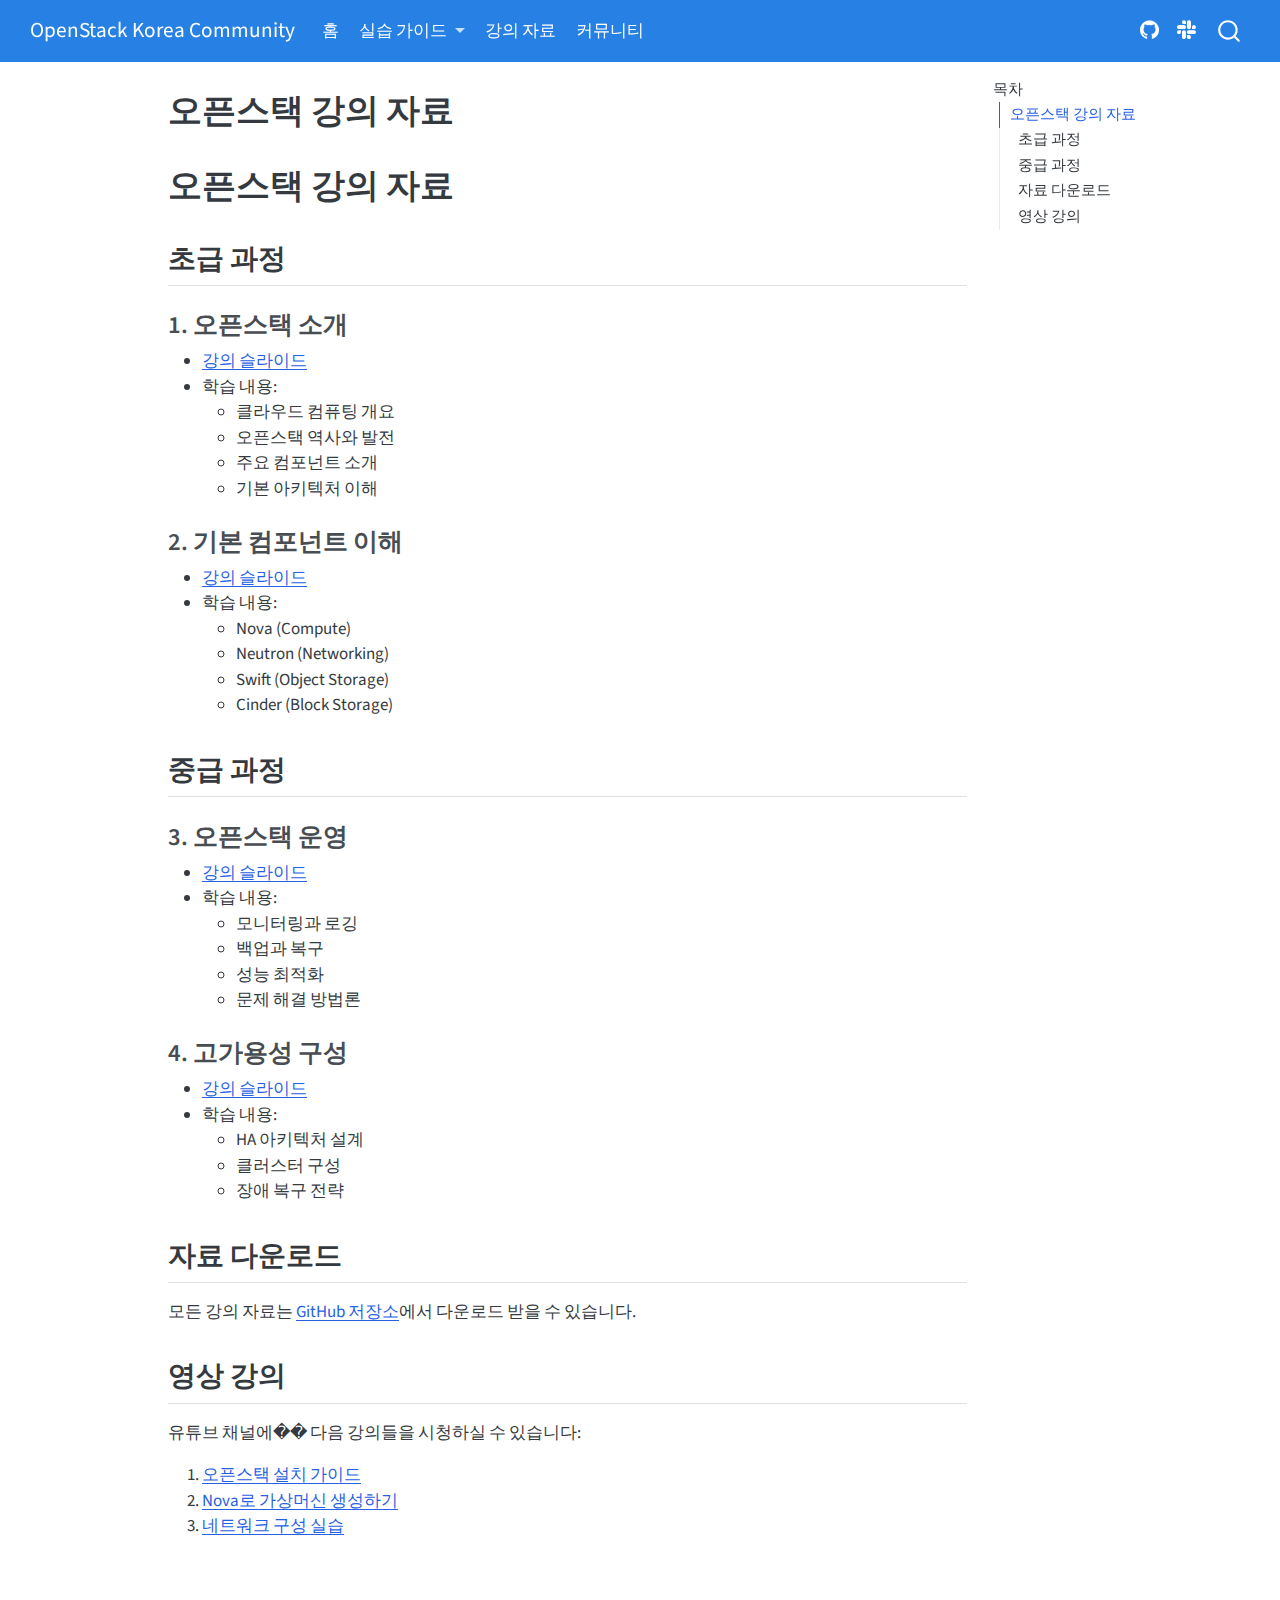
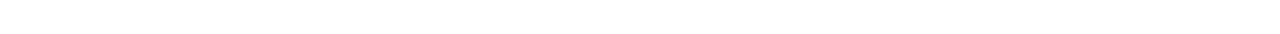
==== docs/lectures/index.html @ 314e1c4c "INIT: Sample Quarto Pages" ====
<!DOCTYPE html>
<html xmlns="http://www.w3.org/1999/xhtml" lang="ko" xml:lang="ko"><head>

<meta charset="utf-8">
<meta name="generator" content="quarto-1.6.39">

<meta name="viewport" content="width=device-width, initial-scale=1.0, user-scalable=yes">


<title>오픈스택 강의 자료 – OpenStack Korea Community</title>
<style>
code{white-space: pre-wrap;}
span.smallcaps{font-variant: small-caps;}
div.columns{display: flex; gap: min(4vw, 1.5em);}
div.column{flex: auto; overflow-x: auto;}
div.hanging-indent{margin-left: 1.5em; text-indent: -1.5em;}
ul.task-list{list-style: none;}
ul.task-list li input[type="checkbox"] {
  width: 0.8em;
  margin: 0 0.8em 0.2em -1em; /* quarto-specific, see https://github.com/quarto-dev/quarto-cli/issues/4556 */ 
  vertical-align: middle;
}
</style>


<script src="../site_libs/quarto-nav/quarto-nav.js"></script>
<script src="../site_libs/quarto-nav/headroom.min.js"></script>
<script src="../site_libs/clipboard/clipboard.min.js"></script>
<script src="../site_libs/quarto-search/autocomplete.umd.js"></script>
<script src="../site_libs/quarto-search/fuse.min.js"></script>
<script src="../site_libs/quarto-search/quarto-search.js"></script>
<meta name="quarto:offset" content="../">
<script src="../site_libs/quarto-html/quarto.js"></script>
<script src="../site_libs/quarto-html/popper.min.js"></script>
<script src="../site_libs/quarto-html/tippy.umd.min.js"></script>
<script src="../site_libs/quarto-html/anchor.min.js"></script>
<link href="../site_libs/quarto-html/tippy.css" rel="stylesheet">
<link href="../site_libs/quarto-html/quarto-syntax-highlighting-e26003cea8cd680ca0c55a263523d882.css" rel="stylesheet" id="quarto-text-highlighting-styles">
<script src="../site_libs/bootstrap/bootstrap.min.js"></script>
<link href="../site_libs/bootstrap/bootstrap-icons.css" rel="stylesheet">
<link href="../site_libs/bootstrap/bootstrap-6685f57f7611d95a701d58b4cc6878c0.min.css" rel="stylesheet" append-hash="true" id="quarto-bootstrap" data-mode="light">
<script id="quarto-search-options" type="application/json">{
  "location": "navbar",
  "copy-button": false,
  "collapse-after": 3,
  "panel-placement": "end",
  "type": "overlay",
  "limit": 50,
  "keyboard-shortcut": [
    "f",
    "/",
    "s"
  ],
  "show-item-context": false,
  "language": {
    "search-no-results-text": "일치 없음",
    "search-matching-documents-text": "일치된 문서",
    "search-copy-link-title": "검색 링크 복사",
    "search-hide-matches-text": "추가 검색 결과 숨기기",
    "search-more-match-text": "추가 검색결과",
    "search-more-matches-text": "추가 검색결과",
    "search-clear-button-title": "제거",
    "search-text-placeholder": "",
    "search-detached-cancel-button-title": "취소",
    "search-submit-button-title": "검색",
    "search-label": "검색"
  }
}</script>


<link rel="stylesheet" href="styles.css">
</head>

<body class="nav-fixed">

<div id="quarto-search-results"></div>
  <header id="quarto-header" class="headroom fixed-top">
    <nav class="navbar navbar-expand-lg " data-bs-theme="dark">
      <div class="navbar-container container-fluid">
      <div class="navbar-brand-container mx-auto">
    <a class="navbar-brand" href="../index.html">
    <span class="navbar-title">OpenStack Korea Community</span>
    </a>
  </div>
            <div id="quarto-search" class="" title="검색"></div>
          <button class="navbar-toggler" type="button" data-bs-toggle="collapse" data-bs-target="#navbarCollapse" aria-controls="navbarCollapse" role="menu" aria-expanded="false" aria-label="탐색 전환" onclick="if (window.quartoToggleHeadroom) { window.quartoToggleHeadroom(); }">
  <span class="navbar-toggler-icon"></span>
</button>
          <div class="collapse navbar-collapse" id="navbarCollapse">
            <ul class="navbar-nav navbar-nav-scroll me-auto">
  <li class="nav-item">
    <a class="nav-link" href="../index.html"> 
<span class="menu-text">홈</span></a>
  </li>  
  <li class="nav-item dropdown ">
    <a class="nav-link dropdown-toggle" href="#" id="nav-menu-" role="link" data-bs-toggle="dropdown" aria-expanded="false">
 <span class="menu-text">실습 가이드</span>
    </a>
    <ul class="dropdown-menu" aria-labelledby="nav-menu-">    
        <li>
    <a class="dropdown-item" href="../guides/basic.html">
 <span class="dropdown-text">기본 실습</span></a>
  </li>  
        <li>
    <a class="dropdown-item" href="../guides/advanced.html">
 <span class="dropdown-text">고급 실습</span></a>
  </li>  
    </ul>
  </li>
  <li class="nav-item">
    <a class="nav-link active" href="../lectures/index.html" aria-current="page"> 
<span class="menu-text">강의 자료</span></a>
  </li>  
  <li class="nav-item">
    <a class="nav-link" href="../community.qmd"> 
<span class="menu-text">커뮤니티</span></a>
  </li>  
</ul>
            <ul class="navbar-nav navbar-nav-scroll ms-auto">
  <li class="nav-item compact">
    <a class="nav-link" href="https://github.com/openstack-kr"> <i class="bi bi-github" role="img">
</i> 
<span class="menu-text"></span></a>
  </li>  
  <li class="nav-item compact">
    <a class="nav-link" href="https://openstack-kr.slack.com"> <i class="bi bi-slack" role="img">
</i> 
<span class="menu-text"></span></a>
  </li>  
</ul>
          </div> <!-- /navcollapse -->
            <div class="quarto-navbar-tools">
</div>
      </div> <!-- /container-fluid -->
    </nav>
</header>
<!-- content -->
<div id="quarto-content" class="quarto-container page-columns page-rows-contents page-layout-article page-navbar">
<!-- sidebar -->
<!-- margin-sidebar -->
    <div id="quarto-margin-sidebar" class="sidebar margin-sidebar">
        <nav id="TOC" role="doc-toc" class="toc-active">
    <h2 id="toc-title">목차</h2>
   
  <ul>
  <li><a href="#오픈스택-강의-자료" id="toc-오픈스택-강의-자료" class="nav-link active" data-scroll-target="#오픈스택-강의-자료">오픈스택 강의 자료</a>
  <ul class="collapse">
  <li><a href="#초급-과정" id="toc-초급-과정" class="nav-link" data-scroll-target="#초급-과정">초급 과정</a>
  <ul class="collapse">
  <li><a href="#오픈스택-소개" id="toc-오픈스택-소개" class="nav-link" data-scroll-target="#오픈스택-소개">1. 오픈스택 소개</a></li>
  <li><a href="#기본-컴포넌트-이해" id="toc-기본-컴포넌트-이해" class="nav-link" data-scroll-target="#기본-컴포넌트-이해">2. 기본 컴포넌트 이해</a></li>
  </ul></li>
  <li><a href="#중급-과정" id="toc-중급-과정" class="nav-link" data-scroll-target="#중급-과정">중급 과정</a>
  <ul class="collapse">
  <li><a href="#오픈스택-운영" id="toc-오픈스택-운영" class="nav-link" data-scroll-target="#오픈스택-운영">3. 오픈스택 운영</a></li>
  <li><a href="#고가용성-구성" id="toc-고가용성-구성" class="nav-link" data-scroll-target="#고가용성-구성">4. 고가용성 구성</a></li>
  </ul></li>
  <li><a href="#자료-다운로드" id="toc-자료-다운로드" class="nav-link" data-scroll-target="#자료-다운로드">자료 다운로드</a></li>
  <li><a href="#영상-강의" id="toc-영상-강의" class="nav-link" data-scroll-target="#영상-강의">영상 강의</a></li>
  </ul></li>
  </ul>
</nav>
    </div>
<!-- main -->
<main class="content" id="quarto-document-content">

<header id="title-block-header" class="quarto-title-block default">
<div class="quarto-title">
<h1 class="title">오픈스택 강의 자료</h1>
</div>



<div class="quarto-title-meta">

    
  
    
  </div>
  


</header>


<section id="오픈스택-강의-자료" class="level1">
<h1>오픈스택 강의 자료</h1>
<section id="초급-과정" class="level2">
<h2 class="anchored" data-anchor-id="초급-과정">초급 과정</h2>
<section id="오픈스택-소개" class="level3">
<h3 class="anchored" data-anchor-id="오픈스택-소개">1. 오픈스택 소개</h3>
<ul>
<li><a href="../materials/intro-to-openstack.pdf">강의 슬라이드</a></li>
<li>학습 내용:
<ul>
<li>클라우드 컴퓨팅 개요</li>
<li>오픈스택 역사와 발전</li>
<li>주요 컴포넌트 소개</li>
<li>기본 아키텍처 이해</li>
</ul></li>
</ul>
</section>
<section id="기본-컴포넌트-이해" class="level3">
<h3 class="anchored" data-anchor-id="기본-컴포넌트-이해">2. 기본 컴포넌트 이해</h3>
<ul>
<li><a href="../materials/openstack-components.pdf">강의 슬라이드</a></li>
<li>학습 내용:
<ul>
<li>Nova (Compute)</li>
<li>Neutron (Networking)</li>
<li>Swift (Object Storage)</li>
<li>Cinder (Block Storage)</li>
</ul></li>
</ul>
</section>
</section>
<section id="중급-과정" class="level2">
<h2 class="anchored" data-anchor-id="중급-과정">중급 과정</h2>
<section id="오픈스택-운영" class="level3">
<h3 class="anchored" data-anchor-id="오픈스택-운영">3. 오픈스택 운영</h3>
<ul>
<li><a href="../materials/openstack-operations.pdf">강의 슬라이드</a></li>
<li>학습 내용:
<ul>
<li>모니터링과 로깅</li>
<li>백업과 복구</li>
<li>성능 최적화</li>
<li>문제 해결 방법론</li>
</ul></li>
</ul>
</section>
<section id="고가용성-구성" class="level3">
<h3 class="anchored" data-anchor-id="고가용성-구성">4. 고가용성 구성</h3>
<ul>
<li><a href="../materials/openstack-ha.pdf">강의 슬라이드</a></li>
<li>학습 내용:
<ul>
<li>HA 아키텍처 설계</li>
<li>클러스터 구성</li>
<li>장애 복구 전략</li>
</ul></li>
</ul>
</section>
</section>
<section id="자료-다운로드" class="level2">
<h2 class="anchored" data-anchor-id="자료-다운로드">자료 다운로드</h2>
<p>모든 강의 자료는 <a href="https://github.com/openstack-kr/materials">GitHub 저장소</a>에서 다운로드 받을 수 있습니다.</p>
</section>
<section id="영상-강의" class="level2">
<h2 class="anchored" data-anchor-id="영상-강의">영상 강의</h2>
<p>유튜브 채널에�� 다음 강의들을 시청하실 수 있습니다:</p>
<ol type="1">
<li><a href="https://youtube.com/...">오픈스택 설치 가이드</a></li>
<li><a href="https://youtube.com/...">Nova로 가상머신 생성하기</a></li>
<li><a href="https://youtube.com/...">네트워크 구성 실습</a></li>
</ol>


</section>
</section>

</main> <!-- /main -->
<script id="quarto-html-after-body" type="application/javascript">
window.document.addEventListener("DOMContentLoaded", function (event) {
  const toggleBodyColorMode = (bsSheetEl) => {
    const mode = bsSheetEl.getAttribute("data-mode");
    const bodyEl = window.document.querySelector("body");
    if (mode === "dark") {
      bodyEl.classList.add("quarto-dark");
      bodyEl.classList.remove("quarto-light");
    } else {
      bodyEl.classList.add("quarto-light");
      bodyEl.classList.remove("quarto-dark");
    }
  }
  const toggleBodyColorPrimary = () => {
    const bsSheetEl = window.document.querySelector("link#quarto-bootstrap");
    if (bsSheetEl) {
      toggleBodyColorMode(bsSheetEl);
    }
  }
  toggleBodyColorPrimary();  
  const icon = "";
  const anchorJS = new window.AnchorJS();
  anchorJS.options = {
    placement: 'right',
    icon: icon
  };
  anchorJS.add('.anchored');
  const isCodeAnnotation = (el) => {
    for (const clz of el.classList) {
      if (clz.startsWith('code-annotation-')) {                     
        return true;
      }
    }
    return false;
  }
  const onCopySuccess = function(e) {
    // button target
    const button = e.trigger;
    // don't keep focus
    button.blur();
    // flash "checked"
    button.classList.add('code-copy-button-checked');
    var currentTitle = button.getAttribute("title");
    button.setAttribute("title", "복사완료!");
    let tooltip;
    if (window.bootstrap) {
      button.setAttribute("data-bs-toggle", "tooltip");
      button.setAttribute("data-bs-placement", "left");
      button.setAttribute("data-bs-title", "복사완료!");
      tooltip = new bootstrap.Tooltip(button, 
        { trigger: "manual", 
          customClass: "code-copy-button-tooltip",
          offset: [0, -8]});
      tooltip.show();    
    }
    setTimeout(function() {
      if (tooltip) {
        tooltip.hide();
        button.removeAttribute("data-bs-title");
        button.removeAttribute("data-bs-toggle");
        button.removeAttribute("data-bs-placement");
      }
      button.setAttribute("title", currentTitle);
      button.classList.remove('code-copy-button-checked');
    }, 1000);
    // clear code selection
    e.clearSelection();
  }
  const getTextToCopy = function(trigger) {
      const codeEl = trigger.previousElementSibling.cloneNode(true);
      for (const childEl of codeEl.children) {
        if (isCodeAnnotation(childEl)) {
          childEl.remove();
        }
      }
      return codeEl.innerText;
  }
  const clipboard = new window.ClipboardJS('.code-copy-button:not([data-in-quarto-modal])', {
    text: getTextToCopy
  });
  clipboard.on('success', onCopySuccess);
  if (window.document.getElementById('quarto-embedded-source-code-modal')) {
    const clipboardModal = new window.ClipboardJS('.code-copy-button[data-in-quarto-modal]', {
      text: getTextToCopy,
      container: window.document.getElementById('quarto-embedded-source-code-modal')
    });
    clipboardModal.on('success', onCopySuccess);
  }
    var localhostRegex = new RegExp(/^(?:http|https):\/\/localhost\:?[0-9]*\//);
    var mailtoRegex = new RegExp(/^mailto:/);
      var filterRegex = new RegExp('/' + window.location.host + '/');
    var isInternal = (href) => {
        return filterRegex.test(href) || localhostRegex.test(href) || mailtoRegex.test(href);
    }
    // Inspect non-navigation links and adorn them if external
 	var links = window.document.querySelectorAll('a[href]:not(.nav-link):not(.navbar-brand):not(.toc-action):not(.sidebar-link):not(.sidebar-item-toggle):not(.pagination-link):not(.no-external):not([aria-hidden]):not(.dropdown-item):not(.quarto-navigation-tool):not(.about-link)');
    for (var i=0; i<links.length; i++) {
      const link = links[i];
      if (!isInternal(link.href)) {
        // undo the damage that might have been done by quarto-nav.js in the case of
        // links that we want to consider external
        if (link.dataset.originalHref !== undefined) {
          link.href = link.dataset.originalHref;
        }
      }
    }
  function tippyHover(el, contentFn, onTriggerFn, onUntriggerFn) {
    const config = {
      allowHTML: true,
      maxWidth: 500,
      delay: 100,
      arrow: false,
      appendTo: function(el) {
          return el.parentElement;
      },
      interactive: true,
      interactiveBorder: 10,
      theme: 'quarto',
      placement: 'bottom-start',
    };
    if (contentFn) {
      config.content = contentFn;
    }
    if (onTriggerFn) {
      config.onTrigger = onTriggerFn;
    }
    if (onUntriggerFn) {
      config.onUntrigger = onUntriggerFn;
    }
    window.tippy(el, config); 
  }
  const noterefs = window.document.querySelectorAll('a[role="doc-noteref"]');
  for (var i=0; i<noterefs.length; i++) {
    const ref = noterefs[i];
    tippyHover(ref, function() {
      // use id or data attribute instead here
      let href = ref.getAttribute('data-footnote-href') || ref.getAttribute('href');
      try { href = new URL(href).hash; } catch {}
      const id = href.replace(/^#\/?/, "");
      const note = window.document.getElementById(id);
      if (note) {
        return note.innerHTML;
      } else {
        return "";
      }
    });
  }
  const xrefs = window.document.querySelectorAll('a.quarto-xref');
  const processXRef = (id, note) => {
    // Strip column container classes
    const stripColumnClz = (el) => {
      el.classList.remove("page-full", "page-columns");
      if (el.children) {
        for (const child of el.children) {
          stripColumnClz(child);
        }
      }
    }
    stripColumnClz(note)
    if (id === null || id.startsWith('sec-')) {
      // Special case sections, only their first couple elements
      const container = document.createElement("div");
      if (note.children && note.children.length > 2) {
        container.appendChild(note.children[0].cloneNode(true));
        for (let i = 1; i < note.children.length; i++) {
          const child = note.children[i];
          if (child.tagName === "P" && child.innerText === "") {
            continue;
          } else {
            container.appendChild(child.cloneNode(true));
            break;
          }
        }
        if (window.Quarto?.typesetMath) {
          window.Quarto.typesetMath(container);
        }
        return container.innerHTML
      } else {
        if (window.Quarto?.typesetMath) {
          window.Quarto.typesetMath(note);
        }
        return note.innerHTML;
      }
    } else {
      // Remove any anchor links if they are present
      const anchorLink = note.querySelector('a.anchorjs-link');
      if (anchorLink) {
        anchorLink.remove();
      }
      if (window.Quarto?.typesetMath) {
        window.Quarto.typesetMath(note);
      }
      if (note.classList.contains("callout")) {
        return note.outerHTML;
      } else {
        return note.innerHTML;
      }
    }
  }
  for (var i=0; i<xrefs.length; i++) {
    const xref = xrefs[i];
    tippyHover(xref, undefined, function(instance) {
      instance.disable();
      let url = xref.getAttribute('href');
      let hash = undefined; 
      if (url.startsWith('#')) {
        hash = url;
      } else {
        try { hash = new URL(url).hash; } catch {}
      }
      if (hash) {
        const id = hash.replace(/^#\/?/, "");
        const note = window.document.getElementById(id);
        if (note !== null) {
          try {
            const html = processXRef(id, note.cloneNode(true));
            instance.setContent(html);
          } finally {
            instance.enable();
            instance.show();
          }
        } else {
          // See if we can fetch this
          fetch(url.split('#')[0])
          .then(res => res.text())
          .then(html => {
            const parser = new DOMParser();
            const htmlDoc = parser.parseFromString(html, "text/html");
            const note = htmlDoc.getElementById(id);
            if (note !== null) {
              const html = processXRef(id, note);
              instance.setContent(html);
            } 
          }).finally(() => {
            instance.enable();
            instance.show();
          });
        }
      } else {
        // See if we can fetch a full url (with no hash to target)
        // This is a special case and we should probably do some content thinning / targeting
        fetch(url)
        .then(res => res.text())
        .then(html => {
          const parser = new DOMParser();
          const htmlDoc = parser.parseFromString(html, "text/html");
          const note = htmlDoc.querySelector('main.content');
          if (note !== null) {
            // This should only happen for chapter cross references
            // (since there is no id in the URL)
            // remove the first header
            if (note.children.length > 0 && note.children[0].tagName === "HEADER") {
              note.children[0].remove();
            }
            const html = processXRef(null, note);
            instance.setContent(html);
          } 
        }).finally(() => {
          instance.enable();
          instance.show();
        });
      }
    }, function(instance) {
    });
  }
      let selectedAnnoteEl;
      const selectorForAnnotation = ( cell, annotation) => {
        let cellAttr = 'data-code-cell="' + cell + '"';
        let lineAttr = 'data-code-annotation="' +  annotation + '"';
        const selector = 'span[' + cellAttr + '][' + lineAttr + ']';
        return selector;
      }
      const selectCodeLines = (annoteEl) => {
        const doc = window.document;
        const targetCell = annoteEl.getAttribute("data-target-cell");
        const targetAnnotation = annoteEl.getAttribute("data-target-annotation");
        const annoteSpan = window.document.querySelector(selectorForAnnotation(targetCell, targetAnnotation));
        const lines = annoteSpan.getAttribute("data-code-lines").split(",");
        const lineIds = lines.map((line) => {
          return targetCell + "-" + line;
        })
        let top = null;
        let height = null;
        let parent = null;
        if (lineIds.length > 0) {
            //compute the position of the single el (top and bottom and make a div)
            const el = window.document.getElementById(lineIds[0]);
            top = el.offsetTop;
            height = el.offsetHeight;
            parent = el.parentElement.parentElement;
          if (lineIds.length > 1) {
            const lastEl = window.document.getElementById(lineIds[lineIds.length - 1]);
            const bottom = lastEl.offsetTop + lastEl.offsetHeight;
            height = bottom - top;
          }
          if (top !== null && height !== null && parent !== null) {
            // cook up a div (if necessary) and position it 
            let div = window.document.getElementById("code-annotation-line-highlight");
            if (div === null) {
              div = window.document.createElement("div");
              div.setAttribute("id", "code-annotation-line-highlight");
              div.style.position = 'absolute';
              parent.appendChild(div);
            }
            div.style.top = top - 2 + "px";
            div.style.height = height + 4 + "px";
            div.style.left = 0;
            let gutterDiv = window.document.getElementById("code-annotation-line-highlight-gutter");
            if (gutterDiv === null) {
              gutterDiv = window.document.createElement("div");
              gutterDiv.setAttribute("id", "code-annotation-line-highlight-gutter");
              gutterDiv.style.position = 'absolute';
              const codeCell = window.document.getElementById(targetCell);
              const gutter = codeCell.querySelector('.code-annotation-gutter');
              gutter.appendChild(gutterDiv);
            }
            gutterDiv.style.top = top - 2 + "px";
            gutterDiv.style.height = height + 4 + "px";
          }
          selectedAnnoteEl = annoteEl;
        }
      };
      const unselectCodeLines = () => {
        const elementsIds = ["code-annotation-line-highlight", "code-annotation-line-highlight-gutter"];
        elementsIds.forEach((elId) => {
          const div = window.document.getElementById(elId);
          if (div) {
            div.remove();
          }
        });
        selectedAnnoteEl = undefined;
      };
        // Handle positioning of the toggle
    window.addEventListener(
      "resize",
      throttle(() => {
        elRect = undefined;
        if (selectedAnnoteEl) {
          selectCodeLines(selectedAnnoteEl);
        }
      }, 10)
    );
    function throttle(fn, ms) {
    let throttle = false;
    let timer;
      return (...args) => {
        if(!throttle) { // first call gets through
            fn.apply(this, args);
            throttle = true;
        } else { // all the others get throttled
            if(timer) clearTimeout(timer); // cancel #2
            timer = setTimeout(() => {
              fn.apply(this, args);
              timer = throttle = false;
            }, ms);
        }
      };
    }
      // Attach click handler to the DT
      const annoteDls = window.document.querySelectorAll('dt[data-target-cell]');
      for (const annoteDlNode of annoteDls) {
        annoteDlNode.addEventListener('click', (event) => {
          const clickedEl = event.target;
          if (clickedEl !== selectedAnnoteEl) {
            unselectCodeLines();
            const activeEl = window.document.querySelector('dt[data-target-cell].code-annotation-active');
            if (activeEl) {
              activeEl.classList.remove('code-annotation-active');
            }
            selectCodeLines(clickedEl);
            clickedEl.classList.add('code-annotation-active');
          } else {
            // Unselect the line
            unselectCodeLines();
            clickedEl.classList.remove('code-annotation-active');
          }
        });
      }
  const findCites = (el) => {
    const parentEl = el.parentElement;
    if (parentEl) {
      const cites = parentEl.dataset.cites;
      if (cites) {
        return {
          el,
          cites: cites.split(' ')
        };
      } else {
        return findCites(el.parentElement)
      }
    } else {
      return undefined;
    }
  };
  var bibliorefs = window.document.querySelectorAll('a[role="doc-biblioref"]');
  for (var i=0; i<bibliorefs.length; i++) {
    const ref = bibliorefs[i];
    const citeInfo = findCites(ref);
    if (citeInfo) {
      tippyHover(citeInfo.el, function() {
        var popup = window.document.createElement('div');
        citeInfo.cites.forEach(function(cite) {
          var citeDiv = window.document.createElement('div');
          citeDiv.classList.add('hanging-indent');
          citeDiv.classList.add('csl-entry');
          var biblioDiv = window.document.getElementById('ref-' + cite);
          if (biblioDiv) {
            citeDiv.innerHTML = biblioDiv.innerHTML;
          }
          popup.appendChild(citeDiv);
        });
        return popup.innerHTML;
      });
    }
  }
});
</script>
</div> <!-- /content -->




</body></html>
---- docs/site_libs/quarto-html/tippy.css ----
.tippy-box[data-animation=fade][data-state=hidden]{opacity:0}[data-tippy-root]{max-width:calc(100vw - 10px)}.tippy-box{position:relative;background-color:#333;color:#fff;border-radius:4px;font-size:14px;line-height:1.4;white-space:normal;outline:0;transition-property:transform,visibility,opacity}.tippy-box[data-placement^=top]>.tippy-arrow{bottom:0}.tippy-box[data-placement^=top]>.tippy-arrow:before{bottom:-7px;left:0;border-width:8px 8px 0;border-top-color:initial;transform-origin:center top}.tippy-box[data-placement^=bottom]>.tippy-arrow{top:0}.tippy-box[data-placement^=bottom]>.tippy-arrow:before{top:-7px;left:0;border-width:0 8px 8px;border-bottom-color:initial;transform-origin:center bottom}.tippy-box[data-placement^=left]>.tippy-arrow{right:0}.tippy-box[data-placement^=left]>.tippy-arrow:before{border-width:8px 0 8px 8px;border-left-color:initial;right:-7px;transform-origin:center left}.tippy-box[data-placement^=right]>.tippy-arrow{left:0}.tippy-box[data-placement^=right]>.tippy-arrow:before{left:-7px;border-width:8px 8px 8px 0;border-right-color:initial;transform-origin:center right}.tippy-box[data-inertia][data-state=visible]{transition-timing-function:cubic-bezier(.54,1.5,.38,1.11)}.tippy-arrow{width:16px;height:16px;color:#333}.tippy-arrow:before{content:"";position:absolute;border-color:transparent;border-style:solid}.tippy-content{position:relative;padding:5px 9px;z-index:1}
---- docs/site_libs/quarto-html/quarto-syntax-highlighting-e26003cea8cd680ca0c55a263523d882.css ----
/* quarto syntax highlight colors */
:root {
  --quarto-hl-ot-color: #003B4F;
  --quarto-hl-at-color: #657422;
  --quarto-hl-ss-color: #20794D;
  --quarto-hl-an-color: #5E5E5E;
  --quarto-hl-fu-color: #4758AB;
  --quarto-hl-st-color: #20794D;
  --quarto-hl-cf-color: #003B4F;
  --quarto-hl-op-color: #5E5E5E;
  --quarto-hl-er-color: #AD0000;
  --quarto-hl-bn-color: #AD0000;
  --quarto-hl-al-color: #AD0000;
  --quarto-hl-va-color: #111111;
  --quarto-hl-bu-color: inherit;
  --quarto-hl-ex-color: inherit;
  --quarto-hl-pp-color: #AD0000;
  --quarto-hl-in-color: #5E5E5E;
  --quarto-hl-vs-color: #20794D;
  --quarto-hl-wa-color: #5E5E5E;
  --quarto-hl-do-color: #5E5E5E;
  --quarto-hl-im-color: #00769E;
  --quarto-hl-ch-color: #20794D;
  --quarto-hl-dt-color: #AD0000;
  --quarto-hl-fl-color: #AD0000;
  --quarto-hl-co-color: #5E5E5E;
  --quarto-hl-cv-color: #5E5E5E;
  --quarto-hl-cn-color: #8f5902;
  --quarto-hl-sc-color: #5E5E5E;
  --quarto-hl-dv-color: #AD0000;
  --quarto-hl-kw-color: #003B4F;
}

/* other quarto variables */
:root {
  --quarto-font-monospace: SFMono-Regular, Menlo, Monaco, Consolas, "Liberation Mono", "Courier New", monospace;
}

pre > code.sourceCode > span {
  color: #003B4F;
}

code span {
  color: #003B4F;
}

code.sourceCode > span {
  color: #003B4F;
}

div.sourceCode,
div.sourceCode pre.sourceCode {
  color: #003B4F;
}

code span.ot {
  color: #003B4F;
  font-style: inherit;
}

code span.at {
  color: #657422;
  font-style: inherit;
}

code span.ss {
  color: #20794D;
  font-style: inherit;
}

code span.an {
  color: #5E5E5E;
  font-style: inherit;
}

code span.fu {
  color: #4758AB;
  font-style: inherit;
}

code span.st {
  color: #20794D;
  font-style: inherit;
}

code span.cf {
  color: #003B4F;
  font-weight: bold;
  font-style: inherit;
}

code span.op {
  color: #5E5E5E;
  font-style: inherit;
}

code span.er {
  color: #AD0000;
  font-style: inherit;
}

code span.bn {
  color: #AD0000;
  font-style: inherit;
}

code span.al {
  color: #AD0000;
  font-style: inherit;
}

code span.va {
  color: #111111;
  font-style: inherit;
}

code span.bu {
  font-style: inherit;
}

code span.ex {
  font-style: inherit;
}

code span.pp {
  color: #AD0000;
  font-style: inherit;
}

code span.in {
  color: #5E5E5E;
  font-style: inherit;
}

code span.vs {
  color: #20794D;
  font-style: inherit;
}

code span.wa {
  color: #5E5E5E;
  font-style: italic;
}

code span.do {
  color: #5E5E5E;
  font-style: italic;
}

code span.im {
  color: #00769E;
  font-style: inherit;
}

code span.ch {
  color: #20794D;
  font-style: inherit;
}

code span.dt {
  color: #AD0000;
  font-style: inherit;
}

code span.fl {
  color: #AD0000;
  font-style: inherit;
}

code span.co {
  color: #5E5E5E;
  font-style: inherit;
}

code span.cv {
  color: #5E5E5E;
  font-style: italic;
}

code span.cn {
  color: #8f5902;
  font-style: inherit;
}

code span.sc {
  color: #5E5E5E;
  font-style: inherit;
}

code span.dv {
  color: #AD0000;
  font-style: inherit;
}

code span.kw {
  color: #003B4F;
  font-weight: bold;
  font-style: inherit;
}

.prevent-inlining {
  content: "</";
}

/*# sourceMappingURL=e90e9ab646ea9b1aaa61e089606e0f97.css.map */
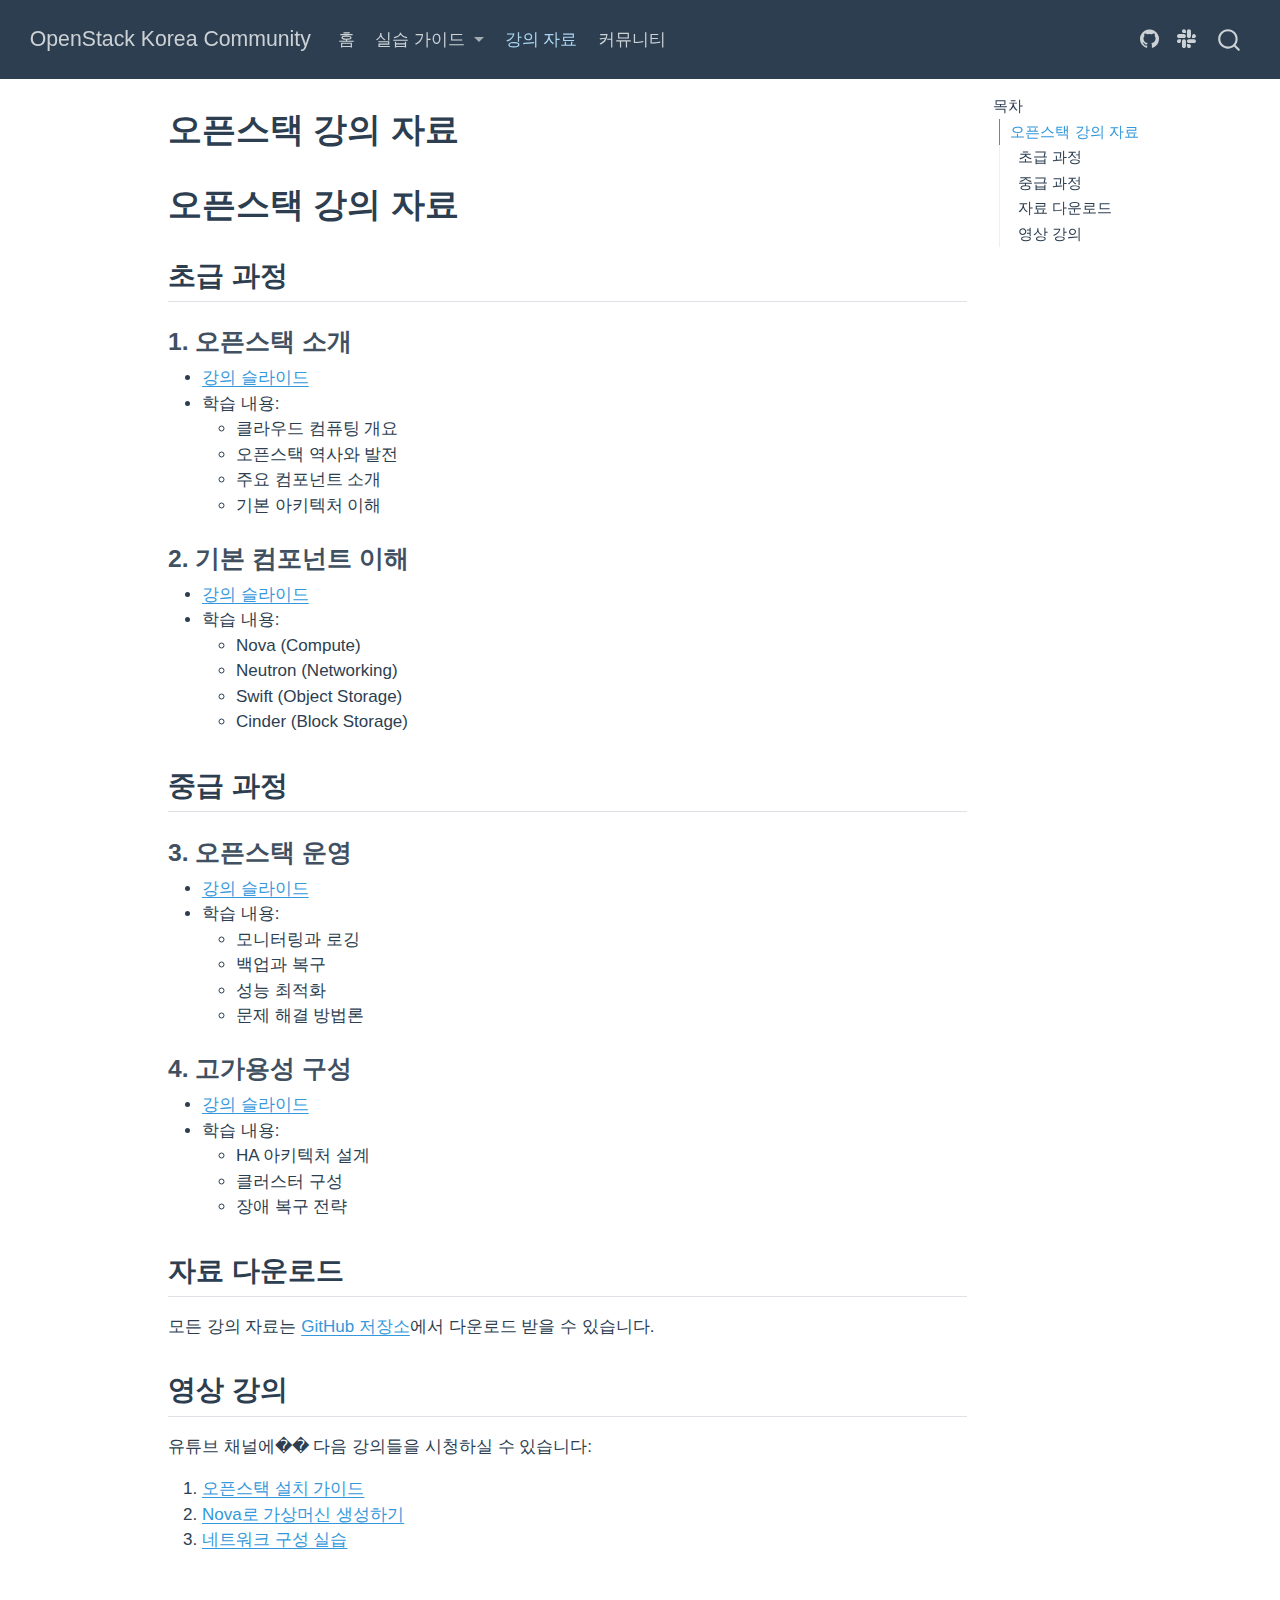
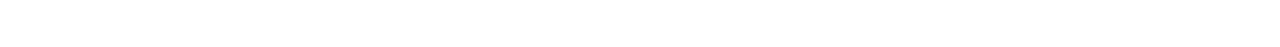
==== commit 249fd771: "INIT: Key Design Set, Footer Set" ====
--- a/docs/lectures/index.html
+++ b/docs/lectures/index.html
@@ -38,7 +38,7 @@
 <link href="../site_libs/quarto-html/quarto-syntax-highlighting-e26003cea8cd680ca0c55a263523d882.css" rel="stylesheet" id="quarto-text-highlighting-styles">
 <script src="../site_libs/bootstrap/bootstrap.min.js"></script>
 <link href="../site_libs/bootstrap/bootstrap-icons.css" rel="stylesheet">
-<link href="../site_libs/bootstrap/bootstrap-6685f57f7611d95a701d58b4cc6878c0.min.css" rel="stylesheet" append-hash="true" id="quarto-bootstrap" data-mode="light">
+<link href="../site_libs/bootstrap/bootstrap-04fe17caf2d3e4f81f1aca16fabd10c4.min.css" rel="stylesheet" append-hash="true" id="quarto-bootstrap" data-mode="light">
 <script id="quarto-search-options" type="application/json">{
   "location": "navbar",
   "copy-button": false,
@@ -68,7 +68,6 @@
 }</script>
 
 
-<link rel="stylesheet" href="styles.css">
 </head>
 
 <body class="nav-fixed">
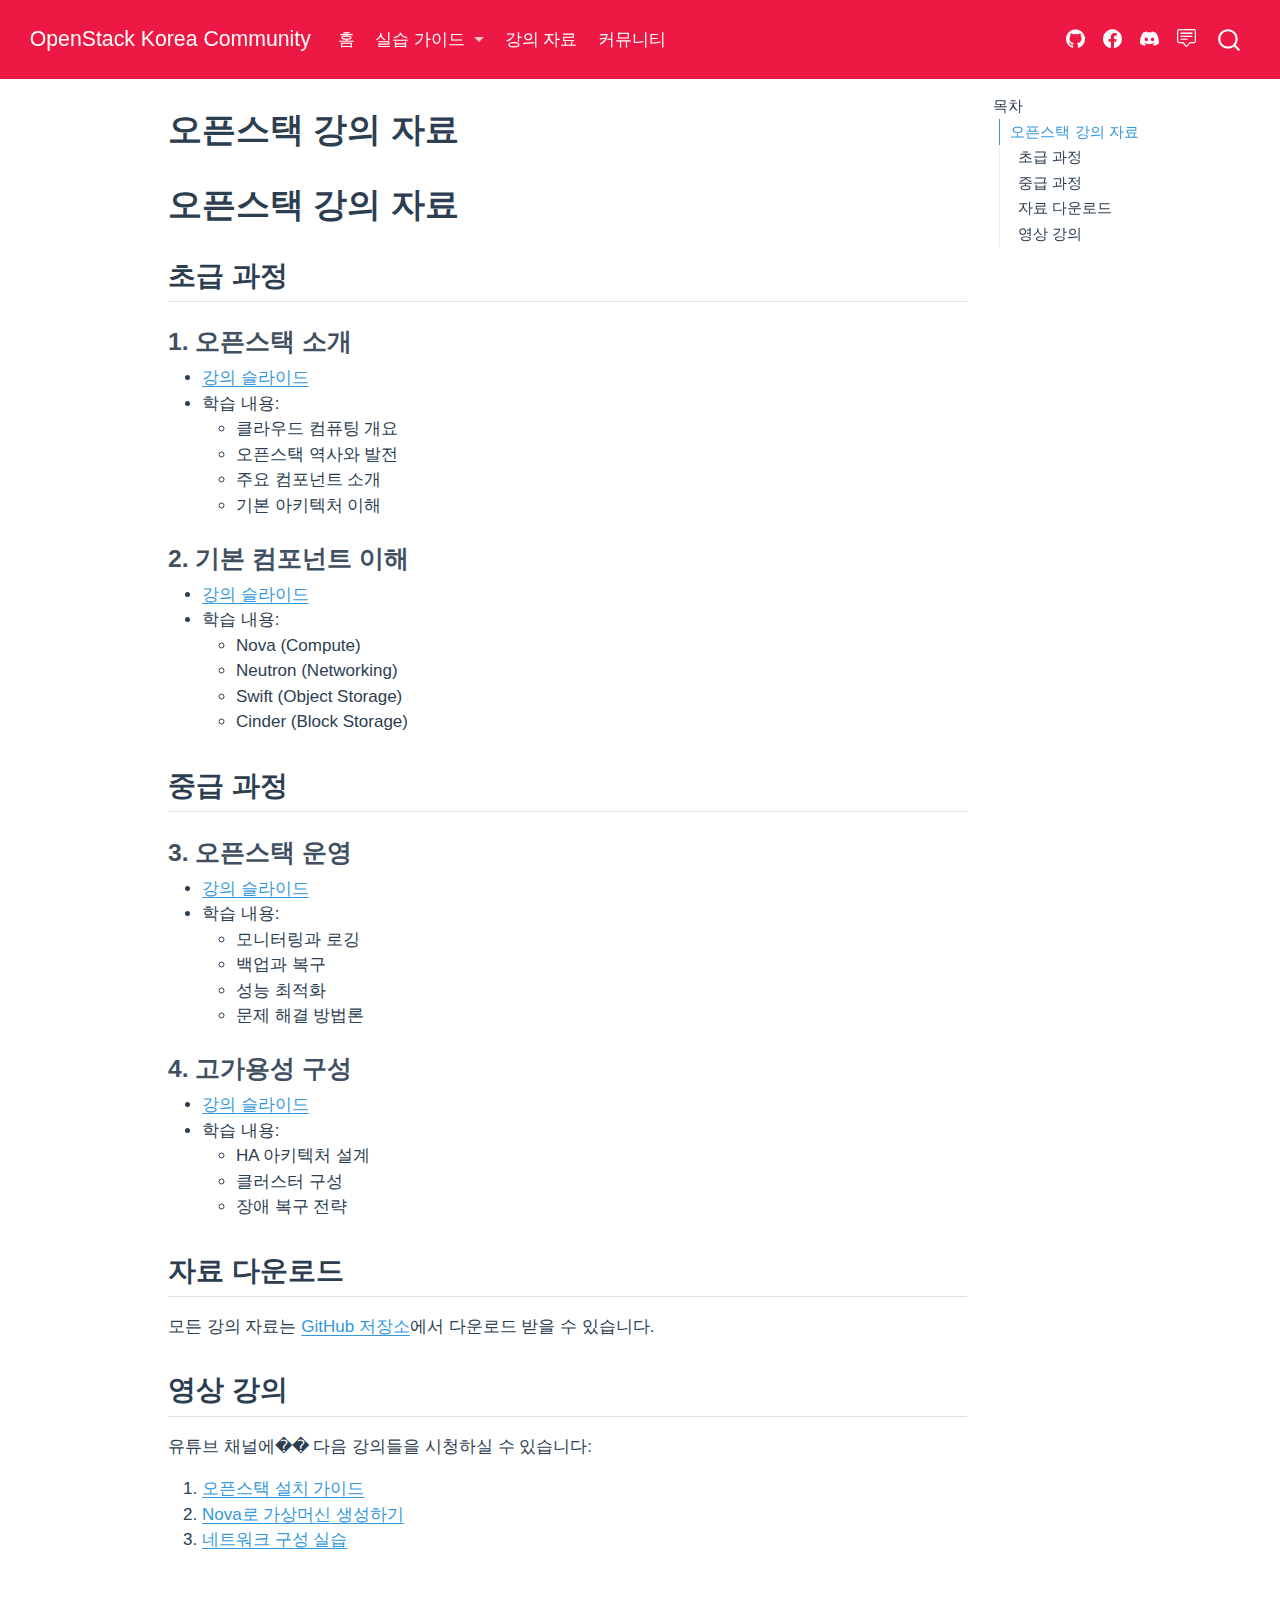
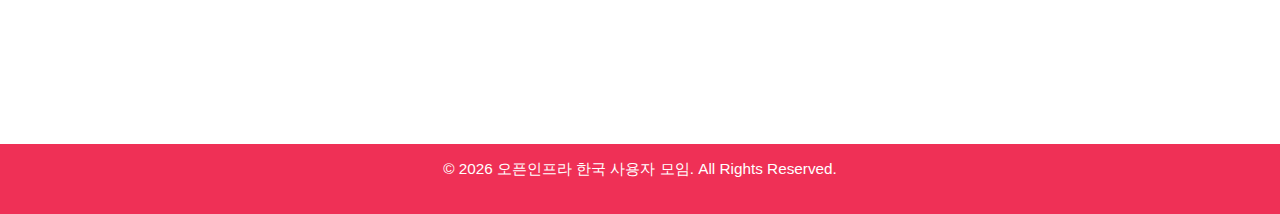
==== commit c4c81d6d: "INIT : 초기 페이지 셋업" ====
--- a/docs/lectures/index.html
+++ b/docs/lectures/index.html
@@ -38,7 +38,7 @@
 <link href="../site_libs/quarto-html/quarto-syntax-highlighting-e26003cea8cd680ca0c55a263523d882.css" rel="stylesheet" id="quarto-text-highlighting-styles">
 <script src="../site_libs/bootstrap/bootstrap.min.js"></script>
 <link href="../site_libs/bootstrap/bootstrap-icons.css" rel="stylesheet">
-<link href="../site_libs/bootstrap/bootstrap-04fe17caf2d3e4f81f1aca16fabd10c4.min.css" rel="stylesheet" append-hash="true" id="quarto-bootstrap" data-mode="light">
+<link href="../site_libs/bootstrap/bootstrap-77986266f7ba6f6c8d07b4e45cea89d2.min.css" rel="stylesheet" append-hash="true" id="quarto-bootstrap" data-mode="light">
 <script id="quarto-search-options" type="application/json">{
   "location": "navbar",
   "copy-button": false,
@@ -117,12 +117,22 @@
 </ul>
             <ul class="navbar-nav navbar-nav-scroll ms-auto">
   <li class="nav-item compact">
-    <a class="nav-link" href="https://github.com/openstack-kr"> <i class="bi bi-github" role="img">
+    <a class="nav-link" href="https://github.com/openstack-kr"> <i class="bi bi-github" role="img" aria-label="GitHub 저장소">
 </i> 
 <span class="menu-text"></span></a>
   </li>  
   <li class="nav-item compact">
-    <a class="nav-link" href="https://openstack-kr.slack.com"> <i class="bi bi-slack" role="img">
+    <a class="nav-link" href="https://www.facebook.com/groups/openstack-kr"> <i class="bi bi-facebook" role="img" aria-label="Facebook 그룹">
+</i> 
+<span class="menu-text"></span></a>
+  </li>  
+  <li class="nav-item compact">
+    <a class="nav-link" href="https://discord.gg/3ZzKMJKtPg"> <i class="bi bi-discord" role="img" aria-label="Discord 채널">
+</i> 
+<span class="menu-text"></span></a>
+  </li>  
+  <li class="nav-item compact">
+    <a class="nav-link" href="https://discord.gg/3ZzKMJKtPg"> <i class="bi bi-chat-square-text" role="img" aria-label="커뮤니티 포럼">
 </i> 
 <span class="menu-text"></span></a>
   </li>  
@@ -259,6 +269,15 @@
 </section>
 
 </main> <!-- /main -->
+<footer class="footer">
+    <div class="container">
+        <p>© <span id="current-year"></span> 오픈인프라 한국 사용자 모임. All Rights Reserved.</p>
+    </div>
+</footer>
+
+<script>
+    document.getElementById('current-year').textContent = new Date().getFullYear();
+</script> 
 <script id="quarto-html-after-body" type="application/javascript">
 window.document.addEventListener("DOMContentLoaded", function (event) {
   const toggleBodyColorMode = (bsSheetEl) => {
